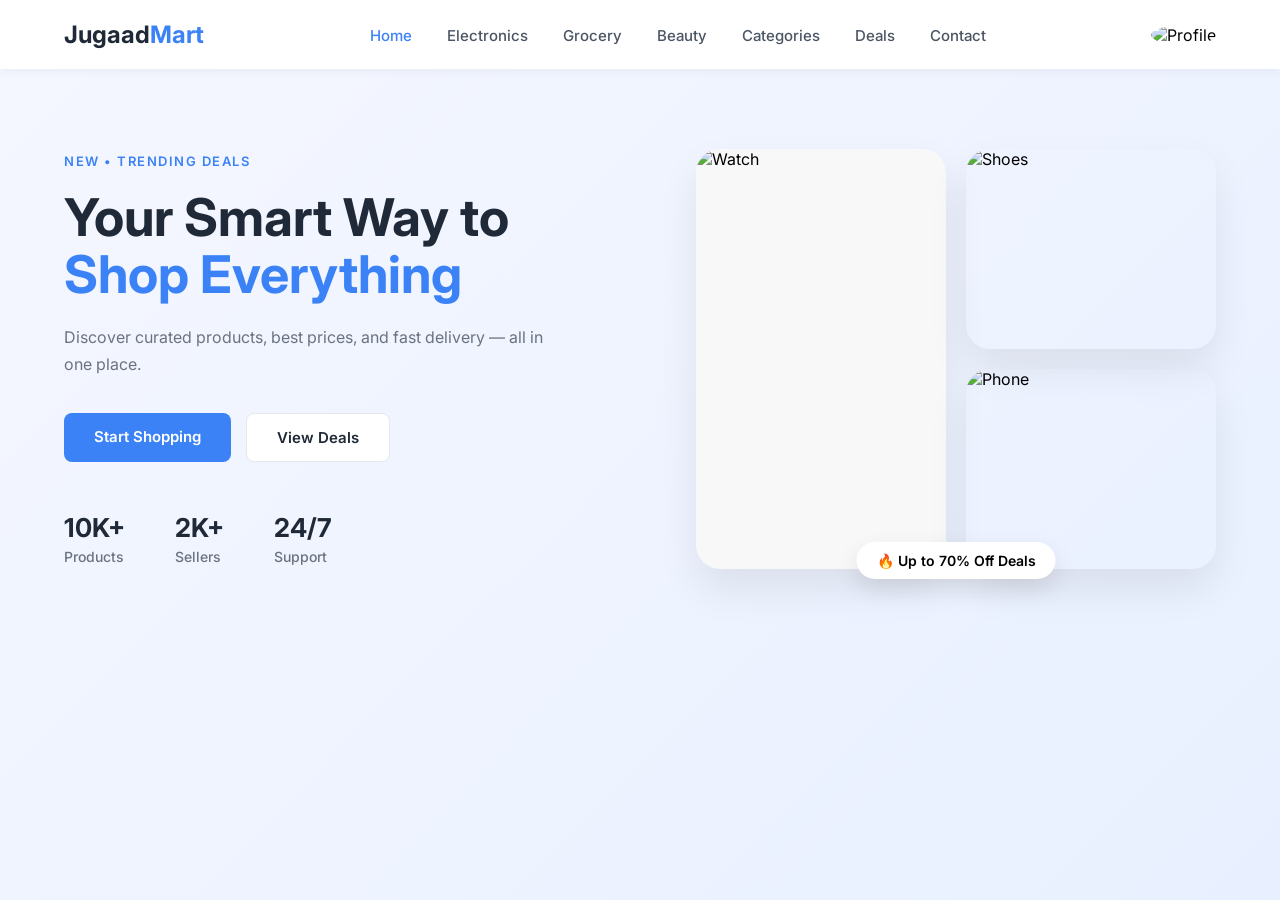
==== index.html @ c4f12788 "fixed home page design with gradient and layout" ====
<!DOCTYPE html>
<html lang="en">
<head>
    <meta charset="UTF-8">
    <meta name="viewport" content="width=device-width, initial-scale=1.0">
    <title>JugaadMart - Your Smart Way to Shop</title>
    <link rel="stylesheet" href="style.css">
</head>
<body>
    <nav class="navbar">
        <div class="logo">Jugaad<span>Mart</span></div>
        <ul class="nav-links">
            <li><a href="index.html" class="active">Home</a></li>
            <li><a href="electronics.html">Electronics</a></li>
            <li><a href="grocery.html">Grocery</a></li>
            <li><a href="beauty.html">Beauty</a></li>
            <li><a href="categories.html">Categories</a></li>
            <li><a href="deals.html">Deals</a></li>
            <li><a href="contact.html">Contact</a></li>
        </ul>
        <div class="profile">
            <img src="https://i.pravatar.cc/40" alt="Profile">
        </div>
        <div class="hamburger">☰</div>
    </nav> 

    <section class="hero">
        <div class="hero-left">
            <p class="tag">NEW • TRENDING DEALS</p>
            <h1>Your Smart Way to <br><span>Shop Everything</span></h1>
            <p class="desc">Discover curated products, best prices, and fast delivery — all in one place.</p>
            <div class="btns">
                <a href="electronics.html" class="btn-primary">Start Shopping</a>
                <a href="deals.html" class="btn-secondary">View Deals</a>
            </div>
            <div class="stats">
                <div><h3>10K+</h3><p>Products</p></div>
                <div><h3>2K+</h3><p>Sellers</p></div>
                <div><h3>24/7</h3><p>Support</p></div>
            </div>
        </div>

        <div class="hero-right">
            <div class="img-box big">
                <img src="https://images.unsplash.com/photo-1523275335684-37898b6baf30?w=500" alt="Watch">
            </div>
            <div class="img-box small">
                <img src="https://images.unsplash.com/photo-1542291026-7eec264c27ff?w=400" alt="Shoes">
            </div>
            <div class="img-box small">
                <img src="https://images.unsplash.com/photo-1511707171634-5f897ff02aa9?w=400" alt="Phone">
            </div>
            <div class="deal-tag">🔥 Up to 70% Off Deals</div>
        </div>
    </section>

    <script>
        const hamburger = document.querySelector('.hamburger');
        const navLinks = document.querySelector('.nav-links');
        hamburger.addEventListener('click', () => {
            navLinks.classList.toggle('show');
        });
    </script>
</body>
</html>
---- style.css ----
@import url('https://fonts.googleapis.com/css2?family=Inter:wght@400;500;600;700&display=swap');

* {
    margin: 0;
    padding: 0;
    box-sizing: border-box;
}

body {
    font-family: 'Inter', sans-serif;
    background: linear-gradient(135deg, #f5f7ff 0%, #e8f0ff 100%);
    min-height: 100vh;
}

/* Navbar */
.navbar {
    display: flex;
    justify-content: space-between;
    align-items: center;
    padding: 20px 5%;
    background: white;
    box-shadow: 0 2px 10px rgba(0,0,0,0.05);
}

.logo {
    font-size: 24px;
    font-weight: 700;
    color: #1f2937;
}

.logo span {
    color: #3B82F6;
}

.nav-links {
    display: flex;
    list-style: none;
    gap: 35px;
}

.nav-links a {
    text-decoration: none;
    color: #4b5563;
    font-weight: 500;
    font-size: 15px;
    transition: 0.3s;
}

.nav-links a:hover, .nav-links a.active {
    color: #3B82F6;
}

.profile img {
    width: 40px;
    height: 40px;
    border-radius: 50%;
    cursor: pointer;
}

.hamburger {
    display: none;
    font-size: 24px;
    cursor: pointer;
}

/* Hero Section */
.hero {
    display: flex;
    justify-content: space-between;
    align-items: center;
    padding: 80px 5% 60px;
    gap: 60px;
    max-width: 1400px;
    margin: 0 auto;
}

.hero-left {
    flex: 1;
    max-width: 550px;
}

.tag {
    color: #3B82F6;
    font-size: 13px;
    font-weight: 600;
    letter-spacing: 1.5px;
    margin-bottom: 20px;
    text-transform: uppercase;
}

.hero-left h1 {
    font-size: 52px;
    line-height: 1.1;
    color: #1f2937;
    margin-bottom: 20px;
    font-weight: 700;
}

.hero-left h1 span {
    color: #3B82F6;
}

.desc {
    color: #6b7280;
    font-size: 16px;
    line-height: 1.7;
    margin-bottom: 35px;
    max-width: 480px;
}

.btns {
    display: flex;
    gap: 15px;
    margin-bottom: 50px;
}

.btn-primary {
    background: #3B82F6;
    color: white;
    padding: 14px 30px;
    border-radius: 8px;
    text-decoration: none;
    font-weight: 600;
    transition: 0.3s;
    border: none;
    font-size: 15px;
}

.btn-primary:hover {
    background: #2563eb;
    transform: translateY(-2px);
    box-shadow: 0 8px 20px rgba(59, 130, 246, 0.3);
}

.btn-secondary {
    background: white;
    color: #1f2937;
    padding: 14px 30px;
    border-radius: 8px;
    text-decoration: none;
    font-weight: 600;
    border: 1px solid #e5e7eb;
    transition: 0.3s;
    font-size: 15px;
}

.btn-secondary:hover {
    border-color: #3B82F6;
    color: #3B82F6;
}

.stats {
    display: flex;
    gap: 50px;
}

.stats h3 {
    font-size: 26px;
    color: #1f2937;
    margin-bottom: 5px;
    font-weight: 700;
}

.stats p {
    color: #6b7280;
    font-size: 14px;
    font-weight: 500;
}

/* Hero Right - Images */
.hero-right {
    flex: 1;
    position: relative;
    display: grid;
    grid-template-columns: repeat(2, 1fr);
    gap: 20px;
    max-width: 520px;
}

.img-box {
    border-radius: 24px;
    overflow: hidden;
    box-shadow: 0 20px 40px rgba(0,0,0,0.08);
    transition: 0.3s;
}

.img-box:hover {
    transform: translateY(-5px);
}

.img-box.big {
    grid-row: span 2;
    height: 420px;
    background: #f8f8f8;
}

.img-box.small {
    height: 200px;
}

.img-box img {
    width: 100%;
    height: 100%;
    object-fit: cover;
}

.deal-tag {
    position: absolute;
    bottom: -10px;
    left: 50%;
    transform: translateX(-50%);
    background: white;
    padding: 10px 20px;
    border-radius: 25px;
    font-size: 14px;
    font-weight: 600;
    box-shadow: 0 10px 25px rgba(0,0,0,0.1);
    white-space: nowrap;
}

/* Mobile */
@media (max-width: 968px) {
    .hamburger { display: block; }
    .nav-links {
        display: none;
        position: absolute;
        top: 75px;
        left: 0;
        width: 100%;
        background: white;
        flex-direction: column;
        padding: 20px;
        box-shadow: 0 5px 10px rgba(0,0,0,0.1);
        gap: 20px;
        z-index: 99;
    }
    .nav-links.show { display: flex; }
    
    .hero {
        flex-direction: column;
        padding: 40px 5%;
        text-align: center;
    }
    .hero-left h1 { font-size: 38px; }
    .btns { justify-content: center; }
    .stats { justify-content: center; gap: 30px; }
    .hero-right { max-width: 100%; }
    .img-box.big { height: 350px; }
}
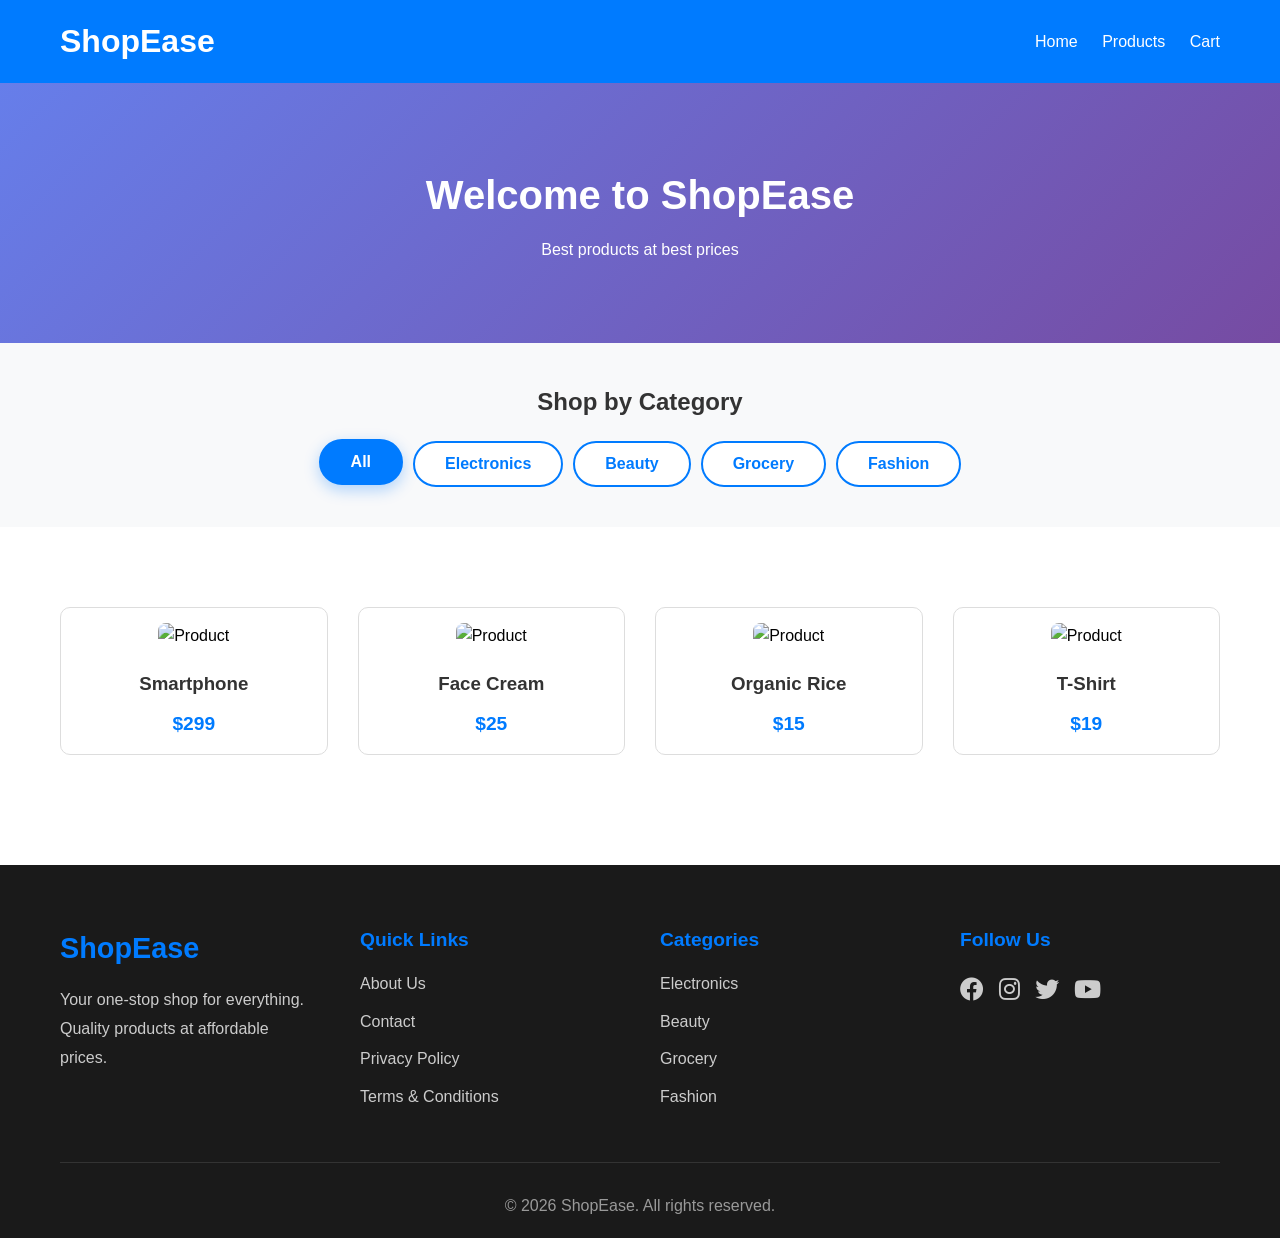
==== commit ecade748: "Updated index.html with tabs and footer" ====
--- a/index.html
+++ b/index.html
@@ -1,65 +1,120 @@
 <!DOCTYPE html>
 <html lang="en">
 <head>
-    <meta charset="UTF-8">
-    <meta name="viewport" content="width=device-width, initial-scale=1.0">
-    <title>JugaadMart - Your Smart Way to Shop</title>
-    <link rel="stylesheet" href="style.css">
+  <meta charset="UTF-8">
+  <meta name="viewport" content="width=device-width, initial-scale=1.0">
+  <title>ShopEase - E-Commerce</title>
+  <link rel="stylesheet" href="style.css">
+  <link rel="stylesheet" href="https://cdnjs.cloudflare.com/ajax/libs/font-awesome/6.0.0/css/all.min.css">
 </head>
 <body>
-    <nav class="navbar">
-        <div class="logo">Jugaad<span>Mart</span></div>
-        <ul class="nav-links">
-            <li><a href="index.html" class="active">Home</a></li>
-            <li><a href="electronics.html">Electronics</a></li>
-            <li><a href="grocery.html">Grocery</a></li>
-            <li><a href="beauty.html">Beauty</a></li>
-            <li><a href="categories.html">Categories</a></li>
-            <li><a href="deals.html">Deals</a></li>
-            <li><a href="contact.html">Contact</a></li>
-        </ul>
-        <div class="profile">
-            <img src="https://i.pravatar.cc/40" alt="Profile">
+
+  <!-- Header -->
+  <header class="navbar">
+    <div class="container">
+      <h1 class="logo">ShopEase</h1>
+      <nav>
+        <a href="#">Home</a>
+        <a href="#">Products</a>
+        <a href="#">Cart</a>
+      </nav>
+    </div>
+  </header>
+
+  <!-- Hero Section -->
+  <section class="hero">
+    <div class="container">
+      <h2>Welcome to ShopEase</h2>
+      <p>Best products at best prices</p>
+    </div>
+  </section>
+
+  <!-- Category Tabs Start -->
+  <section class="category-tabs">
+    <div class="container">
+      <h2>Shop by Category</h2>
+      <div class="tabs">
+        <button class="tab-btn active" data-category="all">All</button>
+        <button class="tab-btn" data-category="electronics">Electronics</button>
+        <button class="tab-btn" data-category="beauty">Beauty</button>
+        <button class="tab-btn" data-category="grocery">Grocery</button>
+        <button class="tab-btn" data-category="fashion">Fashion</button>
+      </div>
+    </div>
+  </section>
+  <!-- Category Tabs End -->
+
+  <!-- Products Section -->
+  <section class="products">
+    <div class="container">
+      <div class="product-grid" id="productGrid">
+        <div class="product-card" data-category="electronics">
+          <img src="https://via.placeholder.com/250" alt="Product">
+          <h3>Smartphone</h3>
+          <p>$299</p>
         </div>
-        <div class="hamburger">☰</div>
-    </nav> 
+        <div class="product-card" data-category="beauty">
+          <img src="https://via.placeholder.com/250" alt="Product">
+          <h3>Face Cream</h3>
+          <p>$25</p>
+        </div>
+        <div class="product-card" data-category="grocery">
+          <img src="https://via.placeholder.com/250" alt="Product">
+          <h3>Organic Rice</h3>
+          <p>$15</p>
+        </div>
+        <div class="product-card" data-category="fashion">
+          <img src="https://via.placeholder.com/250" alt="Product">
+          <h3>T-Shirt</h3>
+          <p>$19</p>
+        </div>
+      </div>
+    </div>
+  </section>
 
-    <section class="hero">
-        <div class="hero-left">
-            <p class="tag">NEW • TRENDING DEALS</p>
-            <h1>Your Smart Way to <br><span>Shop Everything</span></h1>
-            <p class="desc">Discover curated products, best prices, and fast delivery — all in one place.</p>
-            <div class="btns">
-                <a href="electronics.html" class="btn-primary">Start Shopping</a>
-                <a href="deals.html" class="btn-secondary">View Deals</a>
-            </div>
-            <div class="stats">
-                <div><h3>10K+</h3><p>Products</p></div>
-                <div><h3>2K+</h3><p>Sellers</p></div>
-                <div><h3>24/7</h3><p>Support</p></div>
-            </div>
+  <!-- Footer Start -->
+  <footer class="modern-footer">
+    <div class="container">
+      <div class="footer-content">
+        <div class="footer-col">
+          <h3>ShopEase</h3>
+          <p>Your one-stop shop for everything. Quality products at affordable prices.</p>
         </div>
+        <div class="footer-col">
+          <h4>Quick Links</h4>
+          <ul>
+            <li><a href="#">About Us</a></li>
+            <li><a href="#">Contact</a></li>
+            <li><a href="#">Privacy Policy</a></li>
+            <li><a href="#">Terms & Conditions</a></li>
+          </ul>
+        </div>
+        <div class="footer-col">
+          <h4>Categories</h4>
+          <ul>
+            <li><a href="#">Electronics</a></li>
+            <li><a href="#">Beauty</a></li>
+            <li><a href="#">Grocery</a></li>
+            <li><a href="#">Fashion</a></li>
+          </ul>
+        </div>
+        <div class="footer-col">
+          <h4>Follow Us</h4>
+          <div class="social-icons">
+            <a href="#"><i class="fab fa-facebook"></i></a>
+            <a href="#"><i class="fab fa-instagram"></i></a>
+            <a href="#"><i class="fab fa-twitter"></i></a>
+            <a href="#"><i class="fab fa-youtube"></i></a>
+          </div>
+        </div>
+      </div>
+      <div class="footer-bottom">
+        <p>&copy; 2026 ShopEase. All rights reserved.</p>
+      </div>
+    </div>
+  </footer>
+  <!-- Footer End -->
 
-        <div class="hero-right">
-            <div class="img-box big">
-                <img src="https://images.unsplash.com/photo-1523275335684-37898b6baf30?w=500" alt="Watch">
-            </div>
-            <div class="img-box small">
-                <img src="https://images.unsplash.com/photo-1542291026-7eec264c27ff?w=400" alt="Shoes">
-            </div>
-            <div class="img-box small">
-                <img src="https://images.unsplash.com/photo-1511707171634-5f897ff02aa9?w=400" alt="Phone">
-            </div>
-            <div class="deal-tag">🔥 Up to 70% Off Deals</div>
-        </div>
-    </section>
-
-    <script>
-        const hamburger = document.querySelector('.hamburger');
-        const navLinks = document.querySelector('.nav-links');
-        hamburger.addEventListener('click', () => {
-            navLinks.classList.toggle('show');
-        });
-    </script>
+  <script src="script.js"></script>
 </body>
 </html>
--- a/style.css
+++ b/style.css
@@ -1,249 +1,214 @@
-@import url('https://fonts.googleapis.com/css2?family=Inter:wght@400;500;600;700&display=swap');
-
 * {
-    margin: 0;
-    padding: 0;
-    box-sizing: border-box;
+  margin: 0;
+  padding: 0;
+  box-sizing: border-box;
 }
 
 body {
-    font-family: 'Inter', sans-serif;
-    background: linear-gradient(135deg, #f5f7ff 0%, #e8f0ff 100%);
-    min-height: 100vh;
+  font-family: Arial, sans-serif;
+  line-height: 1.6;
+}
+
+.container {
+  max-width: 1200px;
+  margin: 0 auto;
+  padding: 0 20px;
 }
 
 /* Navbar */
 .navbar {
-    display: flex;
-    justify-content: space-between;
-    align-items: center;
-    padding: 20px 5%;
-    background: white;
-    box-shadow: 0 2px 10px rgba(0,0,0,0.05);
-}
-
-.logo {
-    font-size: 24px;
-    font-weight: 700;
-    color: #1f2937;
-}
-
-.logo span {
-    color: #3B82F6;
-}
-
-.nav-links {
-    display: flex;
-    list-style: none;
-    gap: 35px;
-}
-
-.nav-links a {
-    text-decoration: none;
-    color: #4b5563;
-    font-weight: 500;
-    font-size: 15px;
-    transition: 0.3s;
-}
-
-.nav-links a:hover, .nav-links a.active {
-    color: #3B82F6;
-}
-
-.profile img {
-    width: 40px;
-    height: 40px;
-    border-radius: 50%;
-    cursor: pointer;
-}
-
-.hamburger {
-    display: none;
-    font-size: 24px;
-    cursor: pointer;
-}
-
-/* Hero Section */
+  background: #007bff;
+  color: white;
+  padding: 1rem 0;
+}
+
+.navbar .container {
+  display: flex;
+  justify-content: space-between;
+  align-items: center;
+}
+
+.navbar nav a {
+  color: white;
+  text-decoration: none;
+  margin-left: 20px;
+  font-weight: 500;
+}
+
+/* Hero */
 .hero {
-    display: flex;
-    justify-content: space-between;
-    align-items: center;
-    padding: 80px 5% 60px;
-    gap: 60px;
-    max-width: 1400px;
-    margin: 0 auto;
-}
-
-.hero-left {
-    flex: 1;
-    max-width: 550px;
-}
-
-.tag {
-    color: #3B82F6;
-    font-size: 13px;
-    font-weight: 600;
-    letter-spacing: 1.5px;
-    margin-bottom: 20px;
-    text-transform: uppercase;
-}
-
-.hero-left h1 {
-    font-size: 52px;
-    line-height: 1.1;
-    color: #1f2937;
-    margin-bottom: 20px;
-    font-weight: 700;
-}
-
-.hero-left h1 span {
-    color: #3B82F6;
-}
-
-.desc {
-    color: #6b7280;
-    font-size: 16px;
-    line-height: 1.7;
-    margin-bottom: 35px;
-    max-width: 480px;
-}
-
-.btns {
-    display: flex;
-    gap: 15px;
-    margin-bottom: 50px;
-}
-
-.btn-primary {
-    background: #3B82F6;
-    color: white;
-    padding: 14px 30px;
-    border-radius: 8px;
-    text-decoration: none;
-    font-weight: 600;
-    transition: 0.3s;
-    border: none;
-    font-size: 15px;
-}
-
-.btn-primary:hover {
-    background: #2563eb;
-    transform: translateY(-2px);
-    box-shadow: 0 8px 20px rgba(59, 130, 246, 0.3);
-}
-
-.btn-secondary {
-    background: white;
-    color: #1f2937;
-    padding: 14px 30px;
-    border-radius: 8px;
-    text-decoration: none;
-    font-weight: 600;
-    border: 1px solid #e5e7eb;
-    transition: 0.3s;
-    font-size: 15px;
-}
-
-.btn-secondary:hover {
-    border-color: #3B82F6;
-    color: #3B82F6;
-}
-
-.stats {
-    display: flex;
-    gap: 50px;
-}
-
-.stats h3 {
-    font-size: 26px;
-    color: #1f2937;
-    margin-bottom: 5px;
-    font-weight: 700;
-}
-
-.stats p {
-    color: #6b7280;
+  background: linear-gradient(135deg, #667eea 0%, #764ba2 100%);
+  color: white;
+  padding: 80px 0;
+  text-align: center;
+}
+
+.hero h2 {
+  font-size: 2.5rem;
+  margin-bottom: 10px;
+}
+
+/* Category Tabs */
+.category-tabs {
+  padding: 40px 0;
+  background: #f8f9fa;
+  text-align: center;
+}
+
+.category-tabs h2 {
+  margin-bottom: 20px;
+  color: #333;
+}
+
+.tabs {
+  display: flex;
+  justify-content: center;
+  flex-wrap: wrap;
+  gap: 10px;
+}
+
+.tab-btn {
+  padding: 12px 30px;
+  border: 2px solid #007bff;
+  background: white;
+  color: #007bff;
+  border-radius: 30px;
+  cursor: pointer;
+  font-weight: 600;
+  font-size: 16px;
+  transition: all 0.3s;
+}
+
+.tab-btn:hover, .tab-btn.active {
+  background: #007bff;
+  color: white;
+  transform: translateY(-2px);
+  box-shadow: 0 5px 15px rgba(0,123,255,0.3);
+}
+
+/* Products */
+.products {
+  padding: 50px 0;
+}
+
+.product-grid {
+  display: grid;
+  grid-template-columns: repeat(auto-fill, minmax(250px, 1fr));
+  gap: 30px;
+  margin-top: 30px;
+}
+
+.product-card {
+  border: 1px solid #ddd;
+  border-radius: 10px;
+  padding: 15px;
+  text-align: center;
+  transition: transform 0.3s;
+}
+
+.product-card:hover {
+  transform: translateY(-5px);
+  box-shadow: 0 10px 20px rgba(0,0,0,0.1);
+}
+
+.product-card img {
+  width: 100%;
+  border-radius: 8px;
+  margin-bottom: 10px;
+}
+
+.product-card h3 {
+  margin: 10px 0;
+  color: #333;
+}
+
+.product-card p {
+  color: #007bff;
+  font-size: 1.2rem;
+  font-weight: bold;
+}
+
+/* Modern Footer */
+.modern-footer {
+  background: #1a1a1a;
+  color: #fff;
+  padding: 60px 0 20px;
+  margin-top: 60px;
+}
+
+.footer-content {
+  display: grid;
+  grid-template-columns: repeat(auto-fit, minmax(250px, 1fr));
+  gap: 40px;
+  margin-bottom: 40px;
+}
+
+.footer-col h3 {
+  font-size: 1.8rem;
+  margin-bottom: 15px;
+  color: #007bff;
+}
+
+.footer-col h4 {
+  margin-bottom: 15px;
+  color: #007bff;
+  font-size: 1.2rem;
+}
+
+.footer-col p {
+  color: #ccc;
+  line-height: 1.8;
+}
+
+.footer-col ul {
+  list-style: none;
+}
+
+.footer-col ul li {
+  margin-bottom: 12px;
+}
+
+.footer-col a {
+  color: #ccc;
+  text-decoration: none;
+  transition: color 0.3s;
+}
+
+.footer-col a:hover {
+  color: #007bff;
+}
+
+.social-icons {
+  display: flex;
+  gap: 15px;
+  margin-top: 15px;
+}
+
+.social-icons a {
+  font-size: 24px;
+  color: #ccc;
+  transition: color 0.3s;
+}
+
+.social-icons a:hover {
+  color: #007bff;
+}
+
+.footer-bottom {
+  text-align: center;
+  padding-top: 30px;
+  border-top: 1px solid #333;
+  color: #999;
+}
+
+/* Responsive */
+@media (max-width: 768px) {
+  .hero h2 {
+    font-size: 1.8rem;
+  }
+  
+  .tab-btn {
+    padding: 10px 20px;
     font-size: 14px;
-    font-weight: 500;
-}
-
-/* Hero Right - Images */
-.hero-right {
-    flex: 1;
-    position: relative;
-    display: grid;
-    grid-template-columns: repeat(2, 1fr);
-    gap: 20px;
-    max-width: 520px;
-}
-
-.img-box {
-    border-radius: 24px;
-    overflow: hidden;
-    box-shadow: 0 20px 40px rgba(0,0,0,0.08);
-    transition: 0.3s;
-}
-
-.img-box:hover {
-    transform: translateY(-5px);
-}
-
-.img-box.big {
-    grid-row: span 2;
-    height: 420px;
-    background: #f8f8f8;
-}
-
-.img-box.small {
-    height: 200px;
-}
-
-.img-box img {
-    width: 100%;
-    height: 100%;
-    object-fit: cover;
-}
-
-.deal-tag {
-    position: absolute;
-    bottom: -10px;
-    left: 50%;
-    transform: translateX(-50%);
-    background: white;
-    padding: 10px 20px;
-    border-radius: 25px;
-    font-size: 14px;
-    font-weight: 600;
-    box-shadow: 0 10px 25px rgba(0,0,0,0.1);
-    white-space: nowrap;
-}
-
-/* Mobile */
-@media (max-width: 968px) {
-    .hamburger { display: block; }
-    .nav-links {
-        display: none;
-        position: absolute;
-        top: 75px;
-        left: 0;
-        width: 100%;
-        background: white;
-        flex-direction: column;
-        padding: 20px;
-        box-shadow: 0 5px 10px rgba(0,0,0,0.1);
-        gap: 20px;
-        z-index: 99;
-    }
-    .nav-links.show { display: flex; }
-    
-    .hero {
-        flex-direction: column;
-        padding: 40px 5%;
-        text-align: center;
-    }
-    .hero-left h1 { font-size: 38px; }
-    .btns { justify-content: center; }
-    .stats { justify-content: center; gap: 30px; }
-    .hero-right { max-width: 100%; }
-    .img-box.big { height: 350px; }
+  }
 }
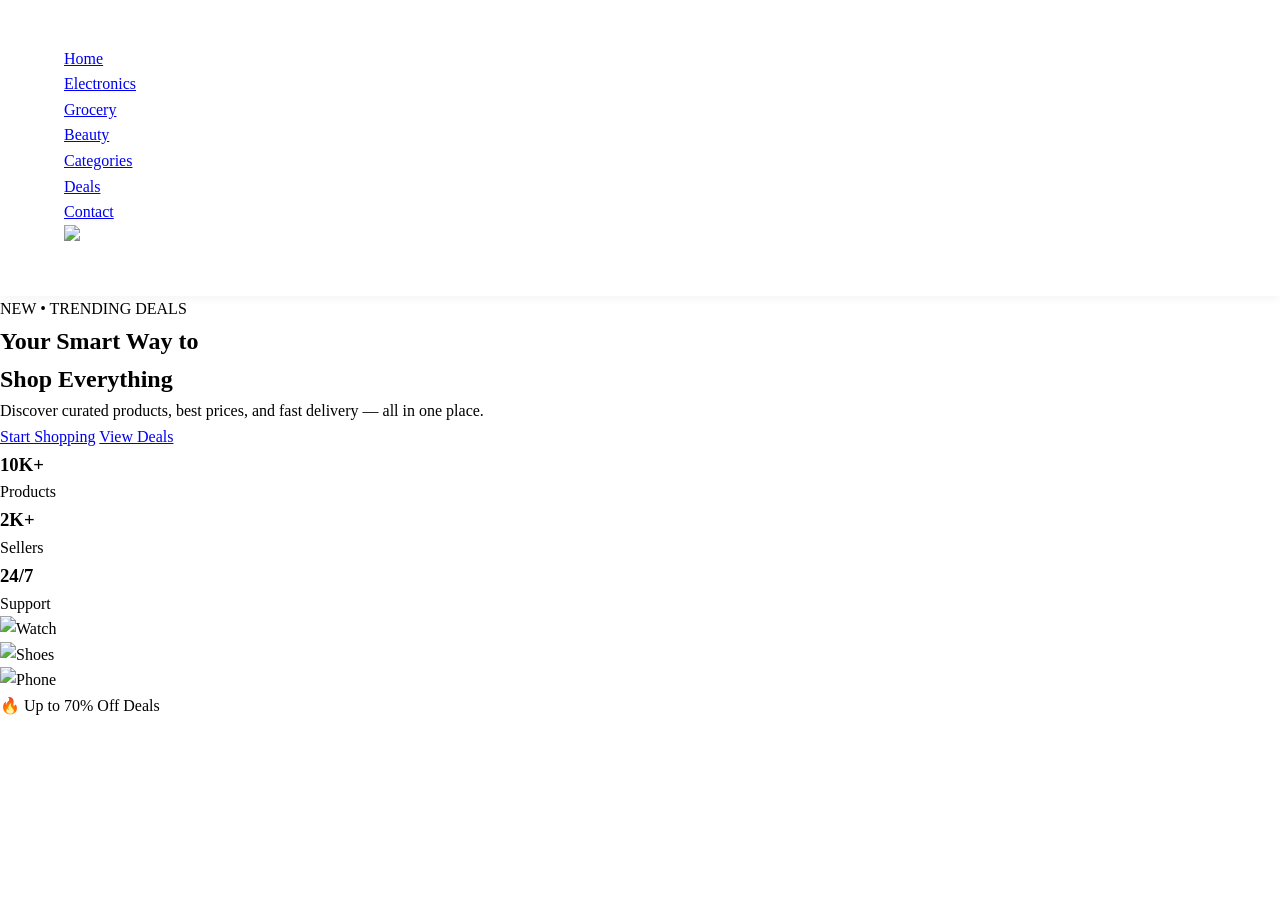
==== commit 64c3d652: "Fixed title to JugaadMart" ====
--- a/index.html
+++ b/index.html
@@ -3,118 +3,64 @@
 <head>
   <meta charset="UTF-8">
   <meta name="viewport" content="width=device-width, initial-scale=1.0">
-  <title>ShopEase - E-Commerce</title>
+  <title>JugaadMart - Your Smart Way to Shop Everything</title>
   <link rel="stylesheet" href="style.css">
   <link rel="stylesheet" href="https://cdnjs.cloudflare.com/ajax/libs/font-awesome/6.0.0/css/all.min.css">
 </head>
 <body>
+    <nav class="navbar">
+        <div class="logo">Jugaad<span>Mart</span></div>
+        <ul class="nav-links">
+            <li><a href="index.html" class="active">Home</a></li>
+            <li><a href="electronics.html">Electronics</a></li>
+            <li><a href="grocery.html">Grocery</a></li>
+            <li><a href="beauty.html">Beauty</a></li>
+            <li><a href="categories.html">Categories</a></li>
+            <li><a href="deals.html">Deals</a></li>
+            <li><a href="contact.html">Contact</a></li>
+        </ul>
+        <div class="profile">
+            <img src="https://i.pravatar.cc/40" alt="Profile">
+        </div>
+        <div class="hamburger">☰</div>
+    </nav> 
 
-  <!-- Header -->
-  <header class="navbar">
-    <div class="container">
-      <h1 class="logo">ShopEase</h1>
-      <nav>
-        <a href="#">Home</a>
-        <a href="#">Products</a>
-        <a href="#">Cart</a>
-      </nav>
-    </div>
-  </header>
+    <section class="hero">
+        <div class="hero-left">
+            <p class="tag">NEW • TRENDING DEALS</p>
+            <h1>Your Smart Way to <br><span>Shop Everything</span></h1>
+            <p class="desc">Discover curated products, best prices, and fast delivery — all in one place.</p>
+            <div class="btns">
+                <a href="electronics.html" class="btn-primary">Start Shopping</a>
+                <a href="deals.html" class="btn-secondary">View Deals</a>
+            </div>
+            <div class="stats">
+                <div><h3>10K+</h3><p>Products</p></div>
+                <div><h3>2K+</h3><p>Sellers</p></div>
+                <div><h3>24/7</h3><p>Support</p></div>
+            </div>
+        </div>
 
-  <!-- Hero Section -->
-  <section class="hero">
-    <div class="container">
-      <h2>Welcome to ShopEase</h2>
-      <p>Best products at best prices</p>
-    </div>
-  </section>
+        <div class="hero-right">
+            <div class="img-box big">
+                <img src="https://images.unsplash.com/photo-1523275335684-37898b6baf30?w=500" alt="Watch">
+            </div>
+            <div class="img-box small">
+                <img src="https://images.unsplash.com/photo-1542291026-7eec264c27ff?w=400" alt="Shoes">
+            </div>
+            <div class="img-box small">
+                <img src="https://images.unsplash.com/photo-1511707171634-5f897ff02aa9?w=400" alt="Phone">
+            </div>
+            <div class="deal-tag">🔥 Up to 70% Off Deals</div>
+        </div>
+    </section>
 
-  <!-- Category Tabs Start -->
-  <section class="category-tabs">
-    <div class="container">
-      <h2>Shop by Category</h2>
-      <div class="tabs">
-        <button class="tab-btn active" data-category="all">All</button>
-        <button class="tab-btn" data-category="electronics">Electronics</button>
-        <button class="tab-btn" data-category="beauty">Beauty</button>
-        <button class="tab-btn" data-category="grocery">Grocery</button>
-        <button class="tab-btn" data-category="fashion">Fashion</button>
-      </div>
-    </div>
-  </section>
-  <!-- Category Tabs End -->
-
-  <!-- Products Section -->
-  <section class="products">
-    <div class="container">
-      <div class="product-grid" id="productGrid">
-        <div class="product-card" data-category="electronics">
-          <img src="https://via.placeholder.com/250" alt="Product">
-          <h3>Smartphone</h3>
-          <p>$299</p>
-        </div>
-        <div class="product-card" data-category="beauty">
-          <img src="https://via.placeholder.com/250" alt="Product">
-          <h3>Face Cream</h3>
-          <p>$25</p>
-        </div>
-        <div class="product-card" data-category="grocery">
-          <img src="https://via.placeholder.com/250" alt="Product">
-          <h3>Organic Rice</h3>
-          <p>$15</p>
-        </div>
-        <div class="product-card" data-category="fashion">
-          <img src="https://via.placeholder.com/250" alt="Product">
-          <h3>T-Shirt</h3>
-          <p>$19</p>
-        </div>
-      </div>
-    </div>
-  </section>
-
-  <!-- Footer Start -->
-  <footer class="modern-footer">
-    <div class="container">
-      <div class="footer-content">
-        <div class="footer-col">
-          <h3>ShopEase</h3>
-          <p>Your one-stop shop for everything. Quality products at affordable prices.</p>
-        </div>
-        <div class="footer-col">
-          <h4>Quick Links</h4>
-          <ul>
-            <li><a href="#">About Us</a></li>
-            <li><a href="#">Contact</a></li>
-            <li><a href="#">Privacy Policy</a></li>
-            <li><a href="#">Terms & Conditions</a></li>
-          </ul>
-        </div>
-        <div class="footer-col">
-          <h4>Categories</h4>
-          <ul>
-            <li><a href="#">Electronics</a></li>
-            <li><a href="#">Beauty</a></li>
-            <li><a href="#">Grocery</a></li>
-            <li><a href="#">Fashion</a></li>
-          </ul>
-        </div>
-        <div class="footer-col">
-          <h4>Follow Us</h4>
-          <div class="social-icons">
-            <a href="#"><i class="fab fa-facebook"></i></a>
-            <a href="#"><i class="fab fa-instagram"></i></a>
-            <a href="#"><i class="fab fa-twitter"></i></a>
-            <a href="#"><i class="fab fa-youtube"></i></a>
-          </div>
-        </div>
-      </div>
-      <div class="footer-bottom">
-        <p>&copy; 2026 ShopEase. All rights reserved.</p>
-      </div>
-    </div>
-  </footer>
-  <!-- Footer End -->
-
-  <script src="script.js"></script>
+    <script>
+        const hamburger = document.querySelector('.hamburger');
+        const navLinks = document.querySelector('.nav-links');
+        hamburger.addEventListener('click', () => {
+            navLinks.classList.toggle('show');
+        });
+    </script>
 </body>
 </html>
--- a/style.css
+++ b/style.css
@@ -1,3 +1,5 @@
+@import url('https://fonts.googleapis.com/css2?family=Inter:wght@400;500;600;700&display=swap');
+
 * {
   margin: 0;
   padding: 0;
@@ -5,6 +7,7 @@
 }
 
 body {
+<<<<<<< HEAD
   font-family: Arial, sans-serif;
   line-height: 1.6;
 }
@@ -13,13 +16,27 @@
   max-width: 1200px;
   margin: 0 auto;
   padding: 0 20px;
+=======
+    font-family: 'Inter', sans-serif;
+    background: linear-gradient(135deg, #f5f7ff 0%, #e8f0ff 100%);
+    min-height: 100vh;
+>>>>>>> 4f1d4d19fd167b71b2e634ad0578c08c2d962f75
 }
 
 /* Navbar */
 .navbar {
+<<<<<<< HEAD
   background: #007bff;
   color: white;
   padding: 1rem 0;
+=======
+    display: flex;
+    justify-content: space-between;
+    align-items: center;
+    padding: 20px 5%;
+    background: white;
+    box-shadow: 0 2px 10px rgba(0,0,0,0.05);
+>>>>>>> 4f1d4d19fd167b71b2e634ad0578c08c2d962f75
 }
 
 .navbar .container {
@@ -35,12 +52,55 @@
   font-weight: 500;
 }
 
+<<<<<<< HEAD
 /* Hero */
 .hero {
   background: linear-gradient(135deg, #667eea 0%, #764ba2 100%);
   color: white;
   padding: 80px 0;
   text-align: center;
+=======
+.nav-links {
+    display: flex;
+    list-style: none;
+    gap: 35px;
+}
+
+.nav-links a {
+    text-decoration: none;
+    color: #4b5563;
+    font-weight: 500;
+    font-size: 15px;
+    transition: 0.3s;
+}
+
+.nav-links a:hover, .nav-links a.active {
+    color: #3B82F6;
+}
+
+.profile img {
+    width: 40px;
+    height: 40px;
+    border-radius: 50%;
+    cursor: pointer;
+}
+
+.hamburger {
+    display: none;
+    font-size: 24px;
+    cursor: pointer;
+}
+
+/* Hero Section */
+.hero {
+    display: flex;
+    justify-content: space-between;
+    align-items: center;
+    padding: 80px 5% 60px;
+    gap: 60px;
+    max-width: 1400px;
+    margin: 0 auto;
+>>>>>>> 4f1d4d19fd167b71b2e634ad0578c08c2d962f75
 }
 
 .hero h2 {
@@ -48,6 +108,7 @@
   margin-bottom: 10px;
 }
 
+<<<<<<< HEAD
 /* Category Tabs */
 .category-tabs {
   padding: 40px 0;
@@ -211,4 +272,173 @@
     padding: 10px 20px;
     font-size: 14px;
   }
+=======
+.tag {
+    color: #3B82F6;
+    font-size: 13px;
+    font-weight: 600;
+    letter-spacing: 1.5px;
+    margin-bottom: 20px;
+    text-transform: uppercase;
+}
+
+.hero-left h1 {
+    font-size: 52px;
+    line-height: 1.1;
+    color: #1f2937;
+    margin-bottom: 20px;
+    font-weight: 700;
+}
+
+.hero-left h1 span {
+    color: #3B82F6;
+}
+
+.desc {
+    color: #6b7280;
+    font-size: 16px;
+    line-height: 1.7;
+    margin-bottom: 35px;
+    max-width: 480px;
+}
+
+.btns {
+    display: flex;
+    gap: 15px;
+    margin-bottom: 50px;
+}
+
+.btn-primary {
+    background: #3B82F6;
+    color: white;
+    padding: 14px 30px;
+    border-radius: 8px;
+    text-decoration: none;
+    font-weight: 600;
+    transition: 0.3s;
+    border: none;
+    font-size: 15px;
+}
+
+.btn-primary:hover {
+    background: #2563eb;
+    transform: translateY(-2px);
+    box-shadow: 0 8px 20px rgba(59, 130, 246, 0.3);
+}
+
+.btn-secondary {
+    background: white;
+    color: #1f2937;
+    padding: 14px 30px;
+    border-radius: 8px;
+    text-decoration: none;
+    font-weight: 600;
+    border: 1px solid #e5e7eb;
+    transition: 0.3s;
+    font-size: 15px;
+}
+
+.btn-secondary:hover {
+    border-color: #3B82F6;
+    color: #3B82F6;
+}
+
+.stats {
+    display: flex;
+    gap: 50px;
+}
+
+.stats h3 {
+    font-size: 26px;
+    color: #1f2937;
+    margin-bottom: 5px;
+    font-weight: 700;
+}
+
+.stats p {
+    color: #6b7280;
+    font-size: 14px;
+    font-weight: 500;
+}
+
+/* Hero Right - Images */
+.hero-right {
+    flex: 1;
+    position: relative;
+    display: grid;
+    grid-template-columns: repeat(2, 1fr);
+    gap: 20px;
+    max-width: 520px;
+}
+
+.img-box {
+    border-radius: 24px;
+    overflow: hidden;
+    box-shadow: 0 20px 40px rgba(0,0,0,0.08);
+    transition: 0.3s;
+}
+
+.img-box:hover {
+    transform: translateY(-5px);
+}
+
+.img-box.big {
+    grid-row: span 2;
+    height: 420px;
+    background: #f8f8f8;
+}
+
+.img-box.small {
+    height: 200px;
+}
+
+.img-box img {
+    width: 100%;
+    height: 100%;
+    object-fit: cover;
+}
+
+.deal-tag {
+    position: absolute;
+    bottom: -10px;
+    left: 50%;
+    transform: translateX(-50%);
+    background: white;
+    padding: 10px 20px;
+    border-radius: 25px;
+    font-size: 14px;
+    font-weight: 600;
+    box-shadow: 0 10px 25px rgba(0,0,0,0.1);
+    white-space: nowrap;
+}
+
+/* Mobile */
+@media (max-width: 968px) {
+    .hamburger { display: block; }
+    .nav-links {
+        display: none;
+        position: absolute;
+        top: 75px;
+        left: 0;
+        width: 100%;
+        background: white;
+        flex-direction: column;
+        padding: 20px;
+        box-shadow: 0 5px 10px rgba(0,0,0,0.1);
+        gap: 20px;
+        z-index: 99;
+    }
+    .nav-links.show { display: flex; }
+    
+    .hero {
+        flex-direction: column;
+        padding: 40px 5%;
+        text-align: center;
+    }
+    .hero-left h1 { font-size: 38px; }
+    .btns { justify-content: center; }
+    .stats { justify-content: center; gap: 30px; }
+    .hero-right { max-width: 100%; }
+    .img-box.big { height: 350px; }
+>>>>>>> 4f1d4d19fd167b71b2e634ad0578c08c2d962f75
 }
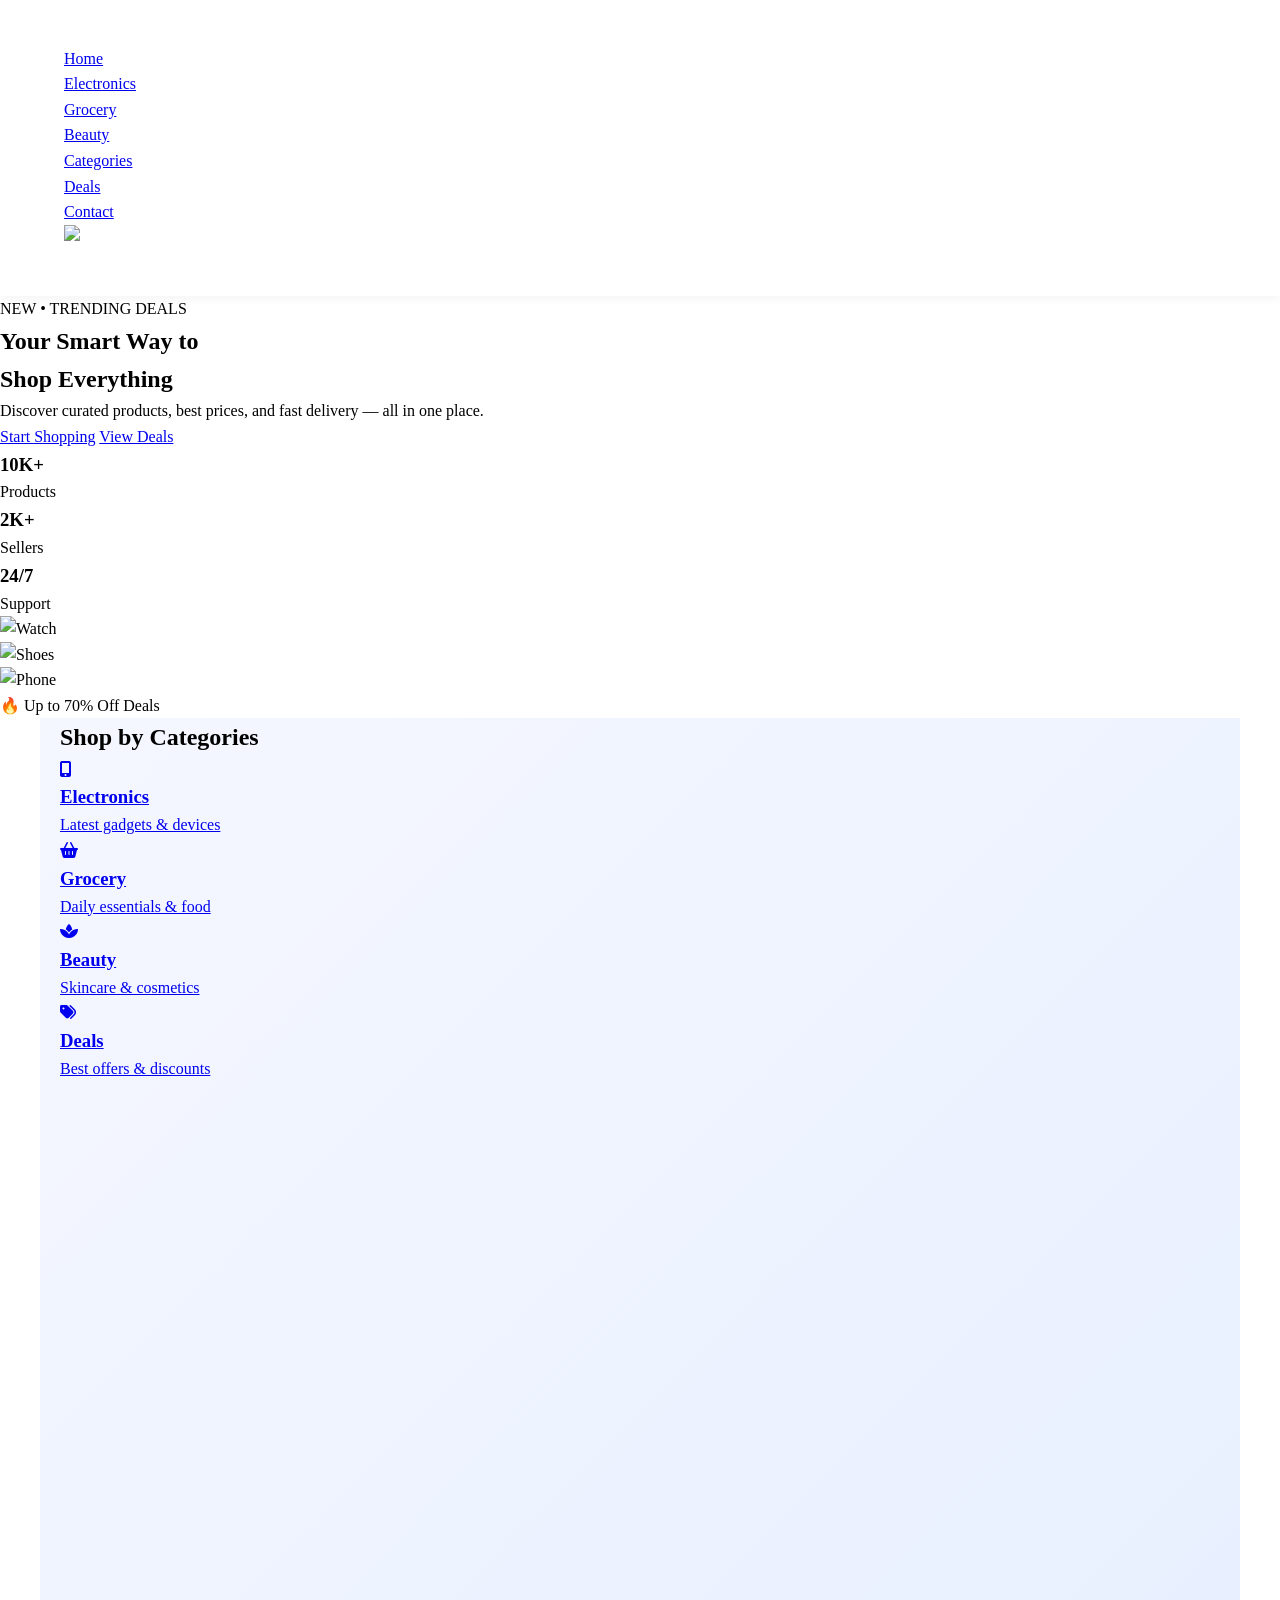
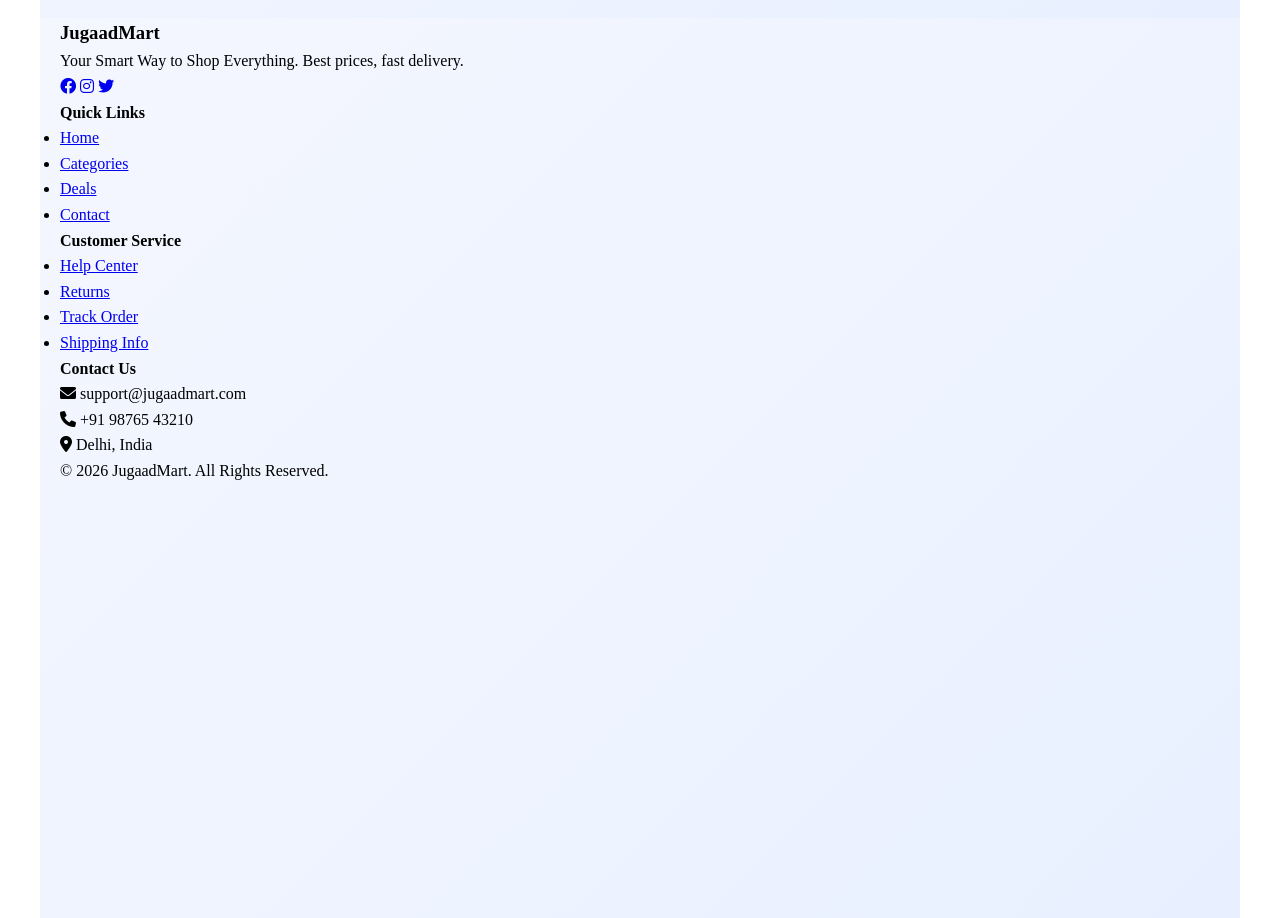
==== commit e6da2385: "Added Categories and Footer section" ====
--- a/index.html
+++ b/index.html
@@ -55,6 +55,81 @@
         </div>
     </section>
 
+    <!-- Categories Section Start -->
+    <section class="categories">
+        <div class="container">
+            <h2 class="section-title">Shop by Categories</h2>
+            <div class="category-grid">
+                <a href="electronics.html" class="category-card">
+                    <i class="fas fa-mobile-alt"></i>
+                    <h3>Electronics</h3>
+                    <p>Latest gadgets & devices</p>
+                </a>
+                <a href="grocery.html" class="category-card">
+                    <i class="fas fa-shopping-basket"></i>
+                    <h3>Grocery</h3>
+                    <p>Daily essentials & food</p>
+                </a>
+                <a href="beauty.html" class="category-card">
+                    <i class="fas fa-spa"></i>
+                    <h3>Beauty</h3>
+                    <p>Skincare & cosmetics</p>
+                </a>
+                <a href="deals.html" class="category-card">
+                    <i class="fas fa-tags"></i>
+                    <h3>Deals</h3>
+                    <p>Best offers & discounts</p>
+                </a>
+            </div>
+        </div>
+    </section>
+    <!-- Categories Section End -->
+
+    <!-- Footer Start -->
+    <footer class="footer">
+        <div class="container">
+            <div class="footer-content">
+                <div class="footer-col">
+                    <h3>Jugaad<span>Mart</span></h3>
+                    <p>Your Smart Way to Shop Everything. Best prices, fast delivery.</p>
+                    <div class="social-icons">
+                        <a href="#"><i class="fab fa-facebook"></i></a>
+                        <a href="#"><i class="fab fa-instagram"></i></a>
+                        <a href="#"><i class="fab fa-twitter"></i></a>
+                    </div>
+                </div>
+                <div class="footer-col">
+                    <h4>Quick Links</h4>
+                    <ul>
+                        <li><a href="index.html">Home</a></li>
+                        <li><a href="categories.html">Categories</a></li>
+                        <li><a href="deals.html">Deals</a></li>
+                        <li><a href="contact.html">Contact</a></li>
+                    </ul>
+                </div>
+                <div class="footer-col">
+                    <h4>Customer Service</h4>
+                    <ul>
+                        <li><a href="#">Help Center</a></li>
+                        <li><a href="#">Returns</a></li>
+                        <li><a href="#">Track Order</a></li>
+                        <li><a href="#">Shipping Info</a></li>
+                    </ul>
+                </div>
+                <div class="footer-col">
+                    <h4>Contact Us</h4>
+                    <p><i class="fas fa-envelope"></i> support@jugaadmart.com</p>
+                    <p><i class="fas fa-phone"></i> +91 98765 43210</p>
+                    <p><i class="fas fa-map-marker-alt"></i> Delhi, India</p>
+                </div>
+            </div>
+            <div class="footer-bottom">
+                <p>&copy; 2026 JugaadMart. All Rights Reserved.</p>
+            </div>
+        </div>
+    </footer>
+    <!-- Footer End -->
+
     <script>
         const hamburger = document.querySelector('.hamburger');
         const navLinks = document.querySelector('.nav-links');
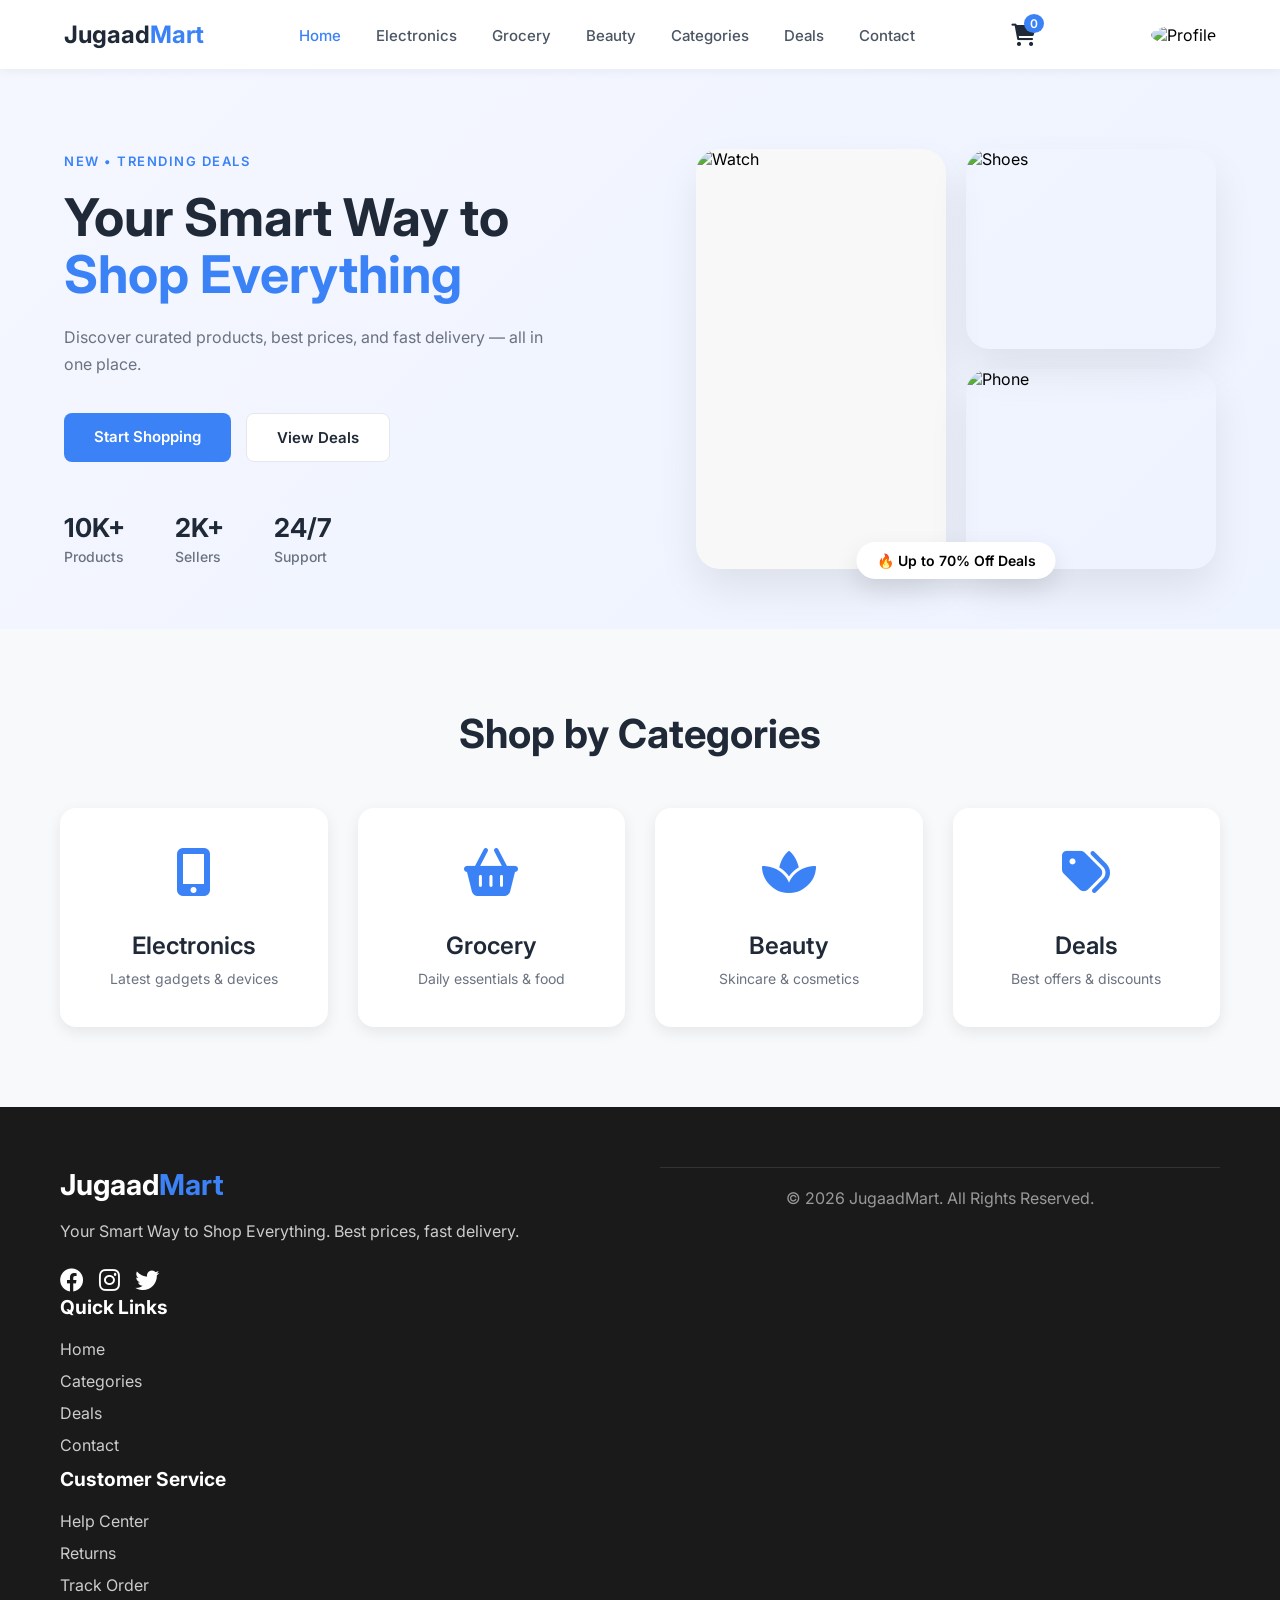
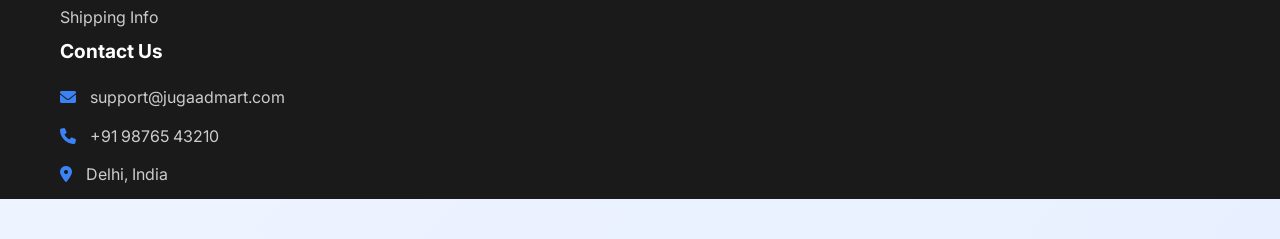
==== commit c207993f: "Added working cart page" ====
--- a/index.html
+++ b/index.html
@@ -19,6 +19,12 @@
             <li><a href="deals.html">Deals</a></li>
             <li><a href="contact.html">Contact</a></li>
         </ul>
+        <div class="cart-icon">
+            <a href="cart.html">
+                <i class="fas fa-shopping-cart"></i>
+                <span id="cart-count">0</span>
+            </a>
+        </div>
         <div class="profile">
             <img src="https://i.pravatar.cc/40" alt="Profile">
         </div>
@@ -97,7 +103,6 @@
                         <a href="#"><i class="fab fa-instagram"></i></a>
                         <a href="#"><i class="fab fa-twitter"></i></a>
                     </div>
-                </div>
                 <div class="footer-col">
                     <h4>Quick Links</h4>
                     <ul>
@@ -137,5 +142,6 @@
             navLinks.classList.toggle('show');
         });
     </script>
+    <script src="cart.js"></script>
 </body>
 </html>
--- a/style.css
+++ b/style.css
@@ -7,59 +7,34 @@
 }
 
 body {
-<<<<<<< HEAD
-  font-family: Arial, sans-serif;
-  line-height: 1.6;
-}
-
-.container {
-  max-width: 1200px;
-  margin: 0 auto;
-  padding: 0 20px;
-=======
     font-family: 'Inter', sans-serif;
     background: linear-gradient(135deg, #f5f7ff 0%, #e8f0ff 100%);
     min-height: 100vh;
->>>>>>> 4f1d4d19fd167b71b2e634ad0578c08c2d962f75
 }
 
 /* Navbar */
 .navbar {
-<<<<<<< HEAD
-  background: #007bff;
-  color: white;
-  padding: 1rem 0;
-=======
     display: flex;
     justify-content: space-between;
     align-items: center;
     padding: 20px 5%;
     background: white;
     box-shadow: 0 2px 10px rgba(0,0,0,0.05);
->>>>>>> 4f1d4d19fd167b71b2e634ad0578c08c2d962f75
-}
-
-.navbar .container {
-  display: flex;
-  justify-content: space-between;
-  align-items: center;
-}
-
-.navbar nav a {
-  color: white;
-  text-decoration: none;
-  margin-left: 20px;
-  font-weight: 500;
-}
-
-<<<<<<< HEAD
-/* Hero */
-.hero {
-  background: linear-gradient(135deg, #667eea 0%, #764ba2 100%);
-  color: white;
-  padding: 80px 0;
-  text-align: center;
-=======
+    position: sticky;
+    top: 0;
+    z-index: 100;
+}
+
+.logo {
+    font-size: 24px;
+    font-weight: 700;
+    color: #1f2937;
+}
+
+.logo span {
+    color: #3B82F6;
+}
+
 .nav-links {
     display: flex;
     list-style: none;
@@ -76,6 +51,41 @@
 
 .nav-links a:hover, .nav-links a.active {
     color: #3B82F6;
+}
+
+/* Cart Icon */
+.cart-icon {
+    position: relative;
+    margin-right: 20px;
+}
+
+.cart-icon a {
+    color: #1f2937;
+    font-size: 22px;
+    text-decoration: none;
+    transition: 0.3s;
+}
+
+.cart-icon a:hover {
+    color: #3B82F6;
+}
+
+.cart-icon a.active {
+    color: #3B82F6;
+}
+
+#cart-count {
+    position: absolute;
+    top: -8px;
+    right: -8px;
+    background: #3B82F6;
+    color: white;
+    font-size: 12px;
+    padding: 2px 6px;
+    border-radius: 50%;
+    font-weight: 600;
+    min-width: 20px;
+    text-align: center;
 }
 
 .profile img {
@@ -100,179 +110,13 @@
     gap: 60px;
     max-width: 1400px;
     margin: 0 auto;
->>>>>>> 4f1d4d19fd167b71b2e634ad0578c08c2d962f75
-}
-
-.hero h2 {
-  font-size: 2.5rem;
-  margin-bottom: 10px;
-}
-
-<<<<<<< HEAD
-/* Category Tabs */
-.category-tabs {
-  padding: 40px 0;
-  background: #f8f9fa;
-  text-align: center;
-}
-
-.category-tabs h2 {
-  margin-bottom: 20px;
-  color: #333;
-}
-
-.tabs {
-  display: flex;
-  justify-content: center;
-  flex-wrap: wrap;
-  gap: 10px;
-}
-
-.tab-btn {
-  padding: 12px 30px;
-  border: 2px solid #007bff;
-  background: white;
-  color: #007bff;
-  border-radius: 30px;
-  cursor: pointer;
-  font-weight: 600;
-  font-size: 16px;
-  transition: all 0.3s;
-}
-
-.tab-btn:hover, .tab-btn.active {
-  background: #007bff;
-  color: white;
-  transform: translateY(-2px);
-  box-shadow: 0 5px 15px rgba(0,123,255,0.3);
-}
-
-/* Products */
-.products {
-  padding: 50px 0;
-}
-
-.product-grid {
-  display: grid;
-  grid-template-columns: repeat(auto-fill, minmax(250px, 1fr));
-  gap: 30px;
-  margin-top: 30px;
-}
-
-.product-card {
-  border: 1px solid #ddd;
-  border-radius: 10px;
-  padding: 15px;
-  text-align: center;
-  transition: transform 0.3s;
-}
-
-.product-card:hover {
-  transform: translateY(-5px);
-  box-shadow: 0 10px 20px rgba(0,0,0,0.1);
-}
-
-.product-card img {
-  width: 100%;
-  border-radius: 8px;
-  margin-bottom: 10px;
-}
-
-.product-card h3 {
-  margin: 10px 0;
-  color: #333;
-}
-
-.product-card p {
-  color: #007bff;
-  font-size: 1.2rem;
-  font-weight: bold;
-}
-
-/* Modern Footer */
-.modern-footer {
-  background: #1a1a1a;
-  color: #fff;
-  padding: 60px 0 20px;
-  margin-top: 60px;
-}
-
-.footer-content {
-  display: grid;
-  grid-template-columns: repeat(auto-fit, minmax(250px, 1fr));
-  gap: 40px;
-  margin-bottom: 40px;
-}
-
-.footer-col h3 {
-  font-size: 1.8rem;
-  margin-bottom: 15px;
-  color: #007bff;
-}
-
-.footer-col h4 {
-  margin-bottom: 15px;
-  color: #007bff;
-  font-size: 1.2rem;
-}
-
-.footer-col p {
-  color: #ccc;
-  line-height: 1.8;
-}
-
-.footer-col ul {
-  list-style: none;
-}
-
-.footer-col ul li {
-  margin-bottom: 12px;
-}
-
-.footer-col a {
-  color: #ccc;
-  text-decoration: none;
-  transition: color 0.3s;
-}
-
-.footer-col a:hover {
-  color: #007bff;
-}
-
-.social-icons {
-  display: flex;
-  gap: 15px;
-  margin-top: 15px;
-}
-
-.social-icons a {
-  font-size: 24px;
-  color: #ccc;
-  transition: color 0.3s;
-}
-
-.social-icons a:hover {
-  color: #007bff;
-}
-
-.footer-bottom {
-  text-align: center;
-  padding-top: 30px;
-  border-top: 1px solid #333;
-  color: #999;
-}
-
-/* Responsive */
-@media (max-width: 768px) {
-  .hero h2 {
-    font-size: 1.8rem;
-  }
-  
-  .tab-btn {
-    padding: 10px 20px;
-    font-size: 14px;
-  }
-=======
+}
+
+.hero-left {
+    flex: 1;
+    max-width: 550px;
+}
+
 .tag {
     color: #3B82F6;
     font-size: 13px;
@@ -318,6 +162,8 @@
     transition: 0.3s;
     border: none;
     font-size: 15px;
+    cursor: pointer;
+    display: inline-block;
 }
 
 .btn-primary:hover {
@@ -336,6 +182,7 @@
     border: 1px solid #e5e7eb;
     transition: 0.3s;
     font-size: 15px;
+    display: inline-block;
 }
 
 .btn-secondary:hover {
@@ -412,9 +259,152 @@
     white-space: nowrap;
 }
 
-/* Mobile */
+/* Categories Section */
+.categories {
+    padding: 80px 0;
+    background: #f8f9fa;
+}
+
+.container {
+    max-width: 1200px;
+    margin: 0 auto;
+    padding: 0 20px;
+}
+
+.section-title {
+    text-align: center;
+    font-size: 2.5rem;
+    margin-bottom: 50px;
+    color: #1f2937;
+    font-weight: 700;
+}
+
+.category-grid {
+    display: grid;
+    grid-template-columns: repeat(auto-fit, minmax(250px, 1fr));
+    gap: 30px;
+}
+
+.category-card {
+    background: white;
+    padding: 40px 20px;
+    text-align: center;
+    border-radius: 16px;
+    text-decoration: none;
+    color: #1f2937;
+    box-shadow: 0 5px 15px rgba(0,0,0,0.08);
+    transition: 0.3s;
+}
+
+.category-card:hover {
+    transform: translateY(-10px);
+    box-shadow: 0 15px 30px rgba(59, 130, 246, 0.15);
+}
+
+.category-card i {
+    font-size: 3rem;
+    color: #3B82F6;
+    margin-bottom: 20px;
+}
+
+.category-card h3 {
+    margin: 15px 0 10px;
+    font-size: 1.5rem;
+    font-weight: 600;
+}
+
+.category-card p {
+    color: #6b7280;
+    font-size: 14px;
+}
+
+/* Footer */
+.footer {
+    background: #1a1a1a;
+    color: #fff;
+    padding: 60px 0 0;
+}
+
+.footer-content {
+    display: grid;
+    grid-template-columns: repeat(auto-fit, minmax(250px, 1fr));
+    gap: 40px;
+    margin-bottom: 40px;
+}
+
+.footer-col h3 {
+    font-size: 1.8rem;
+    margin-bottom: 15px;
+}
+
+.footer-col h3 span {
+    color: #3B82F6;
+}
+
+.footer-col h4 {
+    margin-bottom: 20px;
+    font-size: 1.2rem;
+    color: #fff;
+}
+
+.footer-col p {
+    color: #ccc;
+    line-height: 1.8;
+    margin-bottom: 10px;
+}
+
+.footer-col p i {
+    margin-right: 10px;
+    color: #3B82F6;
+}
+
+.footer-col ul {
+    list-style: none;
+}
+
+.footer-col ul li {
+    margin-bottom: 12px;
+}
+
+.footer-col ul li a {
+    color: #ccc;
+    text-decoration: none;
+    transition: color 0.3s;
+}
+
+.footer-col ul li a:hover {
+    color: #3B82F6;
+}
+
+.social-icons {
+    display: flex;
+    gap: 15px;
+    margin-top: 20px;
+}
+
+.social-icons a {
+    color: #fff;
+    font-size: 1.5rem;
+    transition: color 0.3s;
+}
+
+.social-icons a:hover {
+    color: #3B82F6;
+}
+
+.footer-bottom {
+    border-top: 1px solid #333;
+    padding: 20px 0;
+    text-align: center;
+    color: #999;
+}
+
+/* Mobile Responsive */
 @media (max-width: 968px) {
-    .hamburger { display: block; }
+    .hamburger { 
+        display: block; 
+    }
+    
     .nav-links {
         display: none;
         position: absolute;
@@ -428,17 +418,44 @@
         gap: 20px;
         z-index: 99;
     }
-    .nav-links.show { display: flex; }
+    
+    .nav-links.show { 
+        display: flex; 
+    }
+    
+    .cart-icon {
+        margin-right: 10px;
+    }
     
     .hero {
         flex-direction: column;
         padding: 40px 5%;
         text-align: center;
     }
-    .hero-left h1 { font-size: 38px; }
-    .btns { justify-content: center; }
-    .stats { justify-content: center; gap: 30px; }
-    .hero-right { max-width: 100%; }
-    .img-box.big { height: 350px; }
->>>>>>> 4f1d4d19fd167b71b2e634ad0578c08c2d962f75
+    
+    .hero-left h1 { 
+        font-size: 38px; 
+    }
+    
+    .btns { 
+        justify-content: center; 
+        flex-wrap: wrap;
+    }
+    
+    .stats { 
+        justify-content: center; 
+        gap: 30px; 
+    }
+    
+    .hero-right { 
+        max-width: 100%; 
+    }
+    
+    .img-box.big { 
+        height: 350px; 
+    }
+    
+    .section-title {
+        font-size: 2rem;
+    }
 }
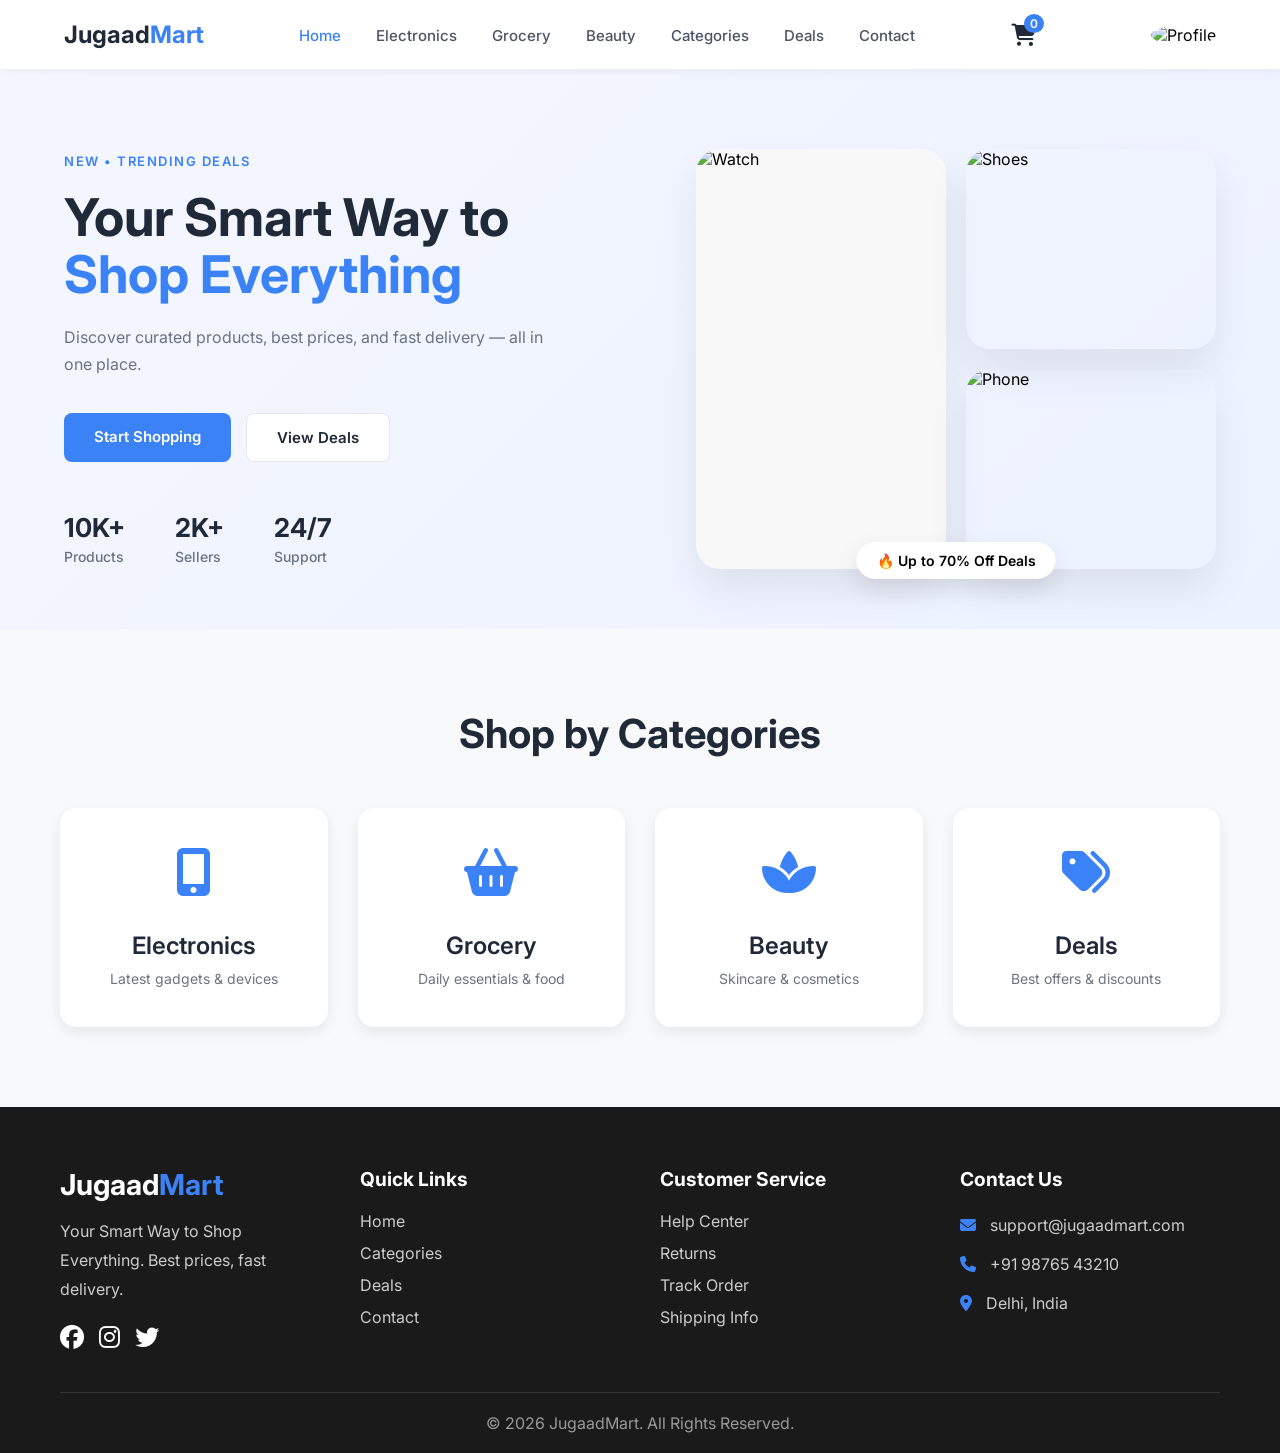
==== commit 55c78ccc: "Added correct index.html with script.js" ====
--- a/index.html
+++ b/index.html
@@ -5,7 +5,8 @@
   <meta name="viewport" content="width=device-width, initial-scale=1.0">
   <title>JugaadMart - Your Smart Way to Shop Everything</title>
   <link rel="stylesheet" href="style.css">
-  <link rel="stylesheet" href="https://cdnjs.cloudflare.com/ajax/libs/font-awesome/6.0.0/css/all.min.css">
+  <link rel="stylesheet" href="https://cdnjs.cloudflare.com/ajax/libs/font-awesome/6.4.0/css/all.min.css">
+  <script src="script.js" defer></script>
 </head>
 <body>
     <nav class="navbar">
@@ -103,6 +104,7 @@
                         <a href="#"><i class="fab fa-instagram"></i></a>
                         <a href="#"><i class="fab fa-twitter"></i></a>
                     </div>
+                </div>
                 <div class="footer-col">
                     <h4>Quick Links</h4>
                     <ul>
@@ -142,6 +144,5 @@
             navLinks.classList.toggle('show');
         });
     </script>
-    <script src="cart.js"></script>
 </body>
 </html>
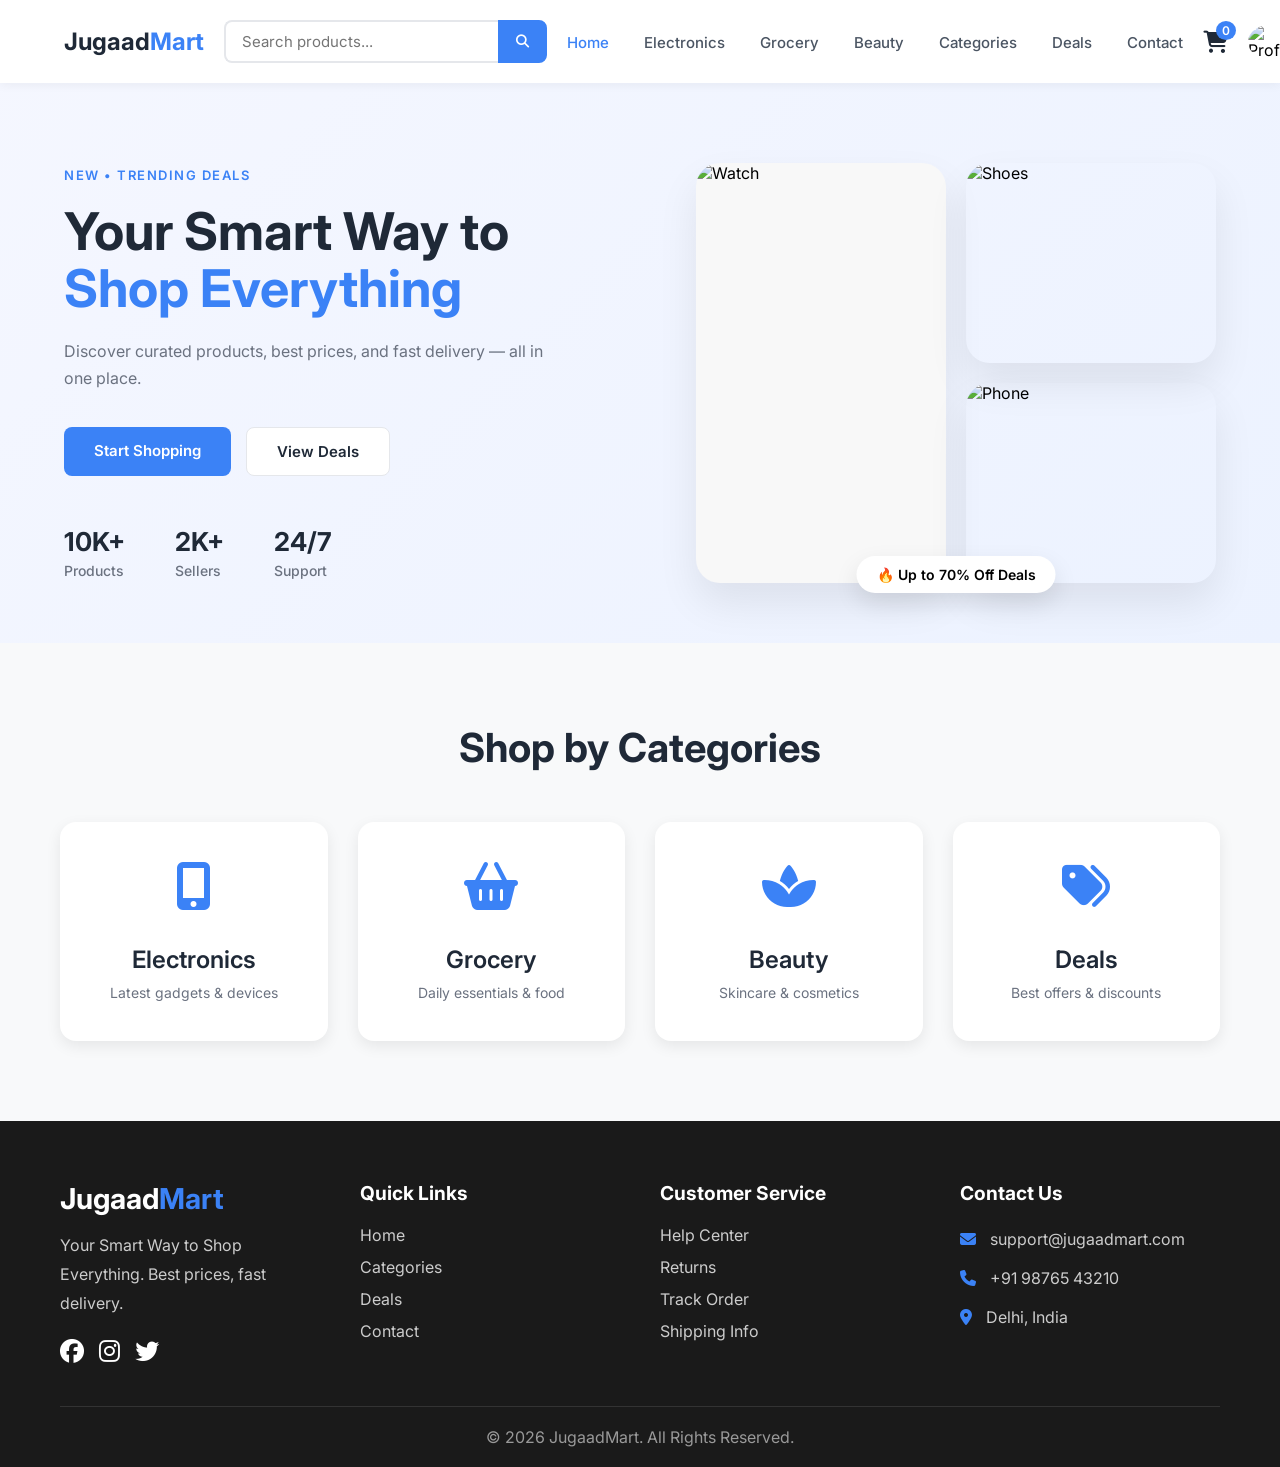
==== commit 4a537484: "Search bar working" ====
--- a/index.html
+++ b/index.html
@@ -11,25 +11,34 @@
 <body>
     <nav class="navbar">
         <div class="logo">Jugaad<span>Mart</span></div>
-        <ul class="nav-links">
-            <li><a href="index.html" class="active">Home</a></li>
-            <li><a href="electronics.html">Electronics</a></li>
-            <li><a href="grocery.html">Grocery</a></li>
-            <li><a href="beauty.html">Beauty</a></li>
-            <li><a href="categories.html">Categories</a></li>
-            <li><a href="deals.html">Deals</a></li>
-            <li><a href="contact.html">Contact</a></li>
-        </ul>
-        <div class="cart-icon">
-            <a href="cart.html">
-                <i class="fas fa-shopping-cart"></i>
-                <span id="cart-count">0</span>
-            </a>
+        
+        <!-- Search Bar Add Kiya -->
+        <div class="search-container">
+            <input type="text" id="searchInput" placeholder="Search products..." onkeyup="handleSearch(event)">
+            <button onclick="handleSearch()"><i class="fas fa-search"></i></button>
         </div>
-        <div class="profile">
-            <img src="https://i.pravatar.cc/40" alt="Profile">
+        
+        <div class="nav-right">
+            <ul class="nav-links">
+                <li><a href="index.html" class="active">Home</a></li>
+                <li><a href="electronics.html">Electronics</a></li>
+                <li><a href="grocery.html">Grocery</a></li>
+                <li><a href="beauty.html">Beauty</a></li>
+                <li><a href="categories.html">Categories</a></li>
+                <li><a href="deals.html">Deals</a></li>
+                <li><a href="contact.html">Contact</a></li>
+            </ul>
+            <div class="cart-icon">
+                <a href="cart.html">
+                    <i class="fas fa-shopping-cart"></i>
+                    <span id="cart-count">0</span>
+                </a>
+            </div>
+            <div class="profile">
+                <img src="https://i.pravatar.cc/40" alt="Profile">
+            </div>
+            <div class="hamburger">☰</div>
         </div>
-        <div class="hamburger">☰</div>
     </nav> 
 
     <section class="hero">
@@ -138,11 +147,22 @@
     <!-- Footer End -->
 
     <script>
+        // Hamburger Menu
         const hamburger = document.querySelector('.hamburger');
         const navLinks = document.querySelector('.nav-links');
         hamburger.addEventListener('click', () => {
             navLinks.classList.toggle('show');
         });
+
+        // Search Function
+        function handleSearch(event) {
+            if(event && event.key !== 'Enter' && event.type === 'keyup') return;
+            
+            let query = document.getElementById('searchInput').value.trim();
+            if(query) {
+                window.location.href = `electronics.html?search=${encodeURIComponent(query)}`;
+            }
+        }
     </script>
 </body>
 </html>
--- a/style.css
+++ b/style.css
@@ -23,16 +23,61 @@
     position: sticky;
     top: 0;
     z-index: 100;
+    gap: 20px;
 }
 
 .logo {
     font-size: 24px;
     font-weight: 700;
     color: #1f2937;
+    white-space: nowrap;
 }
 
 .logo span {
     color: #3B82F6;
+}
+
+/* Search Bar - NEW */
+.search-container {
+    display: flex;
+    flex: 1;
+    max-width: 500px;
+}
+
+#searchInput {
+    flex: 1;
+    padding: 10px 16px;
+    border: 2px solid #e5e7eb;
+    border-right: 0;
+    border-radius: 8px 0 0 8px;
+    font-size: 15px;
+    font-family: 'Inter', sans-serif;
+    outline: none;
+    transition: 0.3s;
+}
+
+#searchInput:focus {
+    border-color: #3B82F6;
+}
+
+.search-container button {
+    padding: 10px 16px;
+    border: 2px solid #3B82F6;
+    border-radius: 0 8px 8px 0;
+    background: #3B82F6;
+    color: white;
+    cursor: pointer;
+    transition: 0.3s;
+}
+
+.search-container button:hover {
+    background: #2563eb;
+}
+
+.nav-right {
+    display: flex;
+    align-items: center;
+    gap: 20px;
 }
 
 .nav-links {
@@ -56,7 +101,6 @@
 /* Cart Icon */
 .cart-icon {
     position: relative;
-    margin-right: 20px;
 }
 
 .cart-icon a {
@@ -318,6 +362,46 @@
     font-size: 14px;
 }
 
+/* Product Cards - NEW */
+.products-grid {
+    display: grid;
+    grid-template-columns: repeat(auto-fill, minmax(260px, 1fr));
+    gap: 30px;
+    padding: 40px 0;
+}
+
+.product-card {
+    background: white;
+    border-radius: 12px;
+    overflow: hidden;
+    box-shadow: 0 4px 12px rgba(0,0,0,0.08);
+    transition: 0.3s;
+}
+
+.product-card:hover {
+    transform: translateY(-5px);
+    box-shadow: 0 12px 24px rgba(59, 130, 246, 0.15);
+}
+
+.product-card img {
+    width: 100%;
+    height: 240px;
+    object-fit: cover;
+}
+
+.product-card h3 {
+    padding: 15px 15px 5px;
+    font-size: 18px;
+    color: #1f2937;
+}
+
+.product-card p {
+    padding: 0 15px 15px;
+    color: #3B82F6;
+    font-weight: 600;
+    font-size: 20px;
+}
+
 /* Footer */
 .footer {
     background: #1a1a1a;
@@ -405,10 +489,21 @@
         display: block; 
     }
     
+    .navbar {
+        flex-wrap: wrap;
+    }
+    
+    .search-container {
+        order: 3;
+        max-width: 100%;
+        flex-basis: 100%;
+        margin-top: 15px;
+    }
+    
     .nav-links {
         display: none;
         position: absolute;
-        top: 75px;
+        top: 140px;
         left: 0;
         width: 100%;
         background: white;
@@ -423,10 +518,6 @@
         display: flex; 
     }
     
-    .cart-icon {
-        margin-right: 10px;
-    }
-    
     .hero {
         flex-direction: column;
         padding: 40px 5%;
@@ -458,4 +549,9 @@
     .section-title {
         font-size: 2rem;
     }
+    
+    .products-grid {
+        grid-template-columns: repeat(auto-fill, minmax(160px, 1fr));
+        gap: 15px;
+    }
 }
